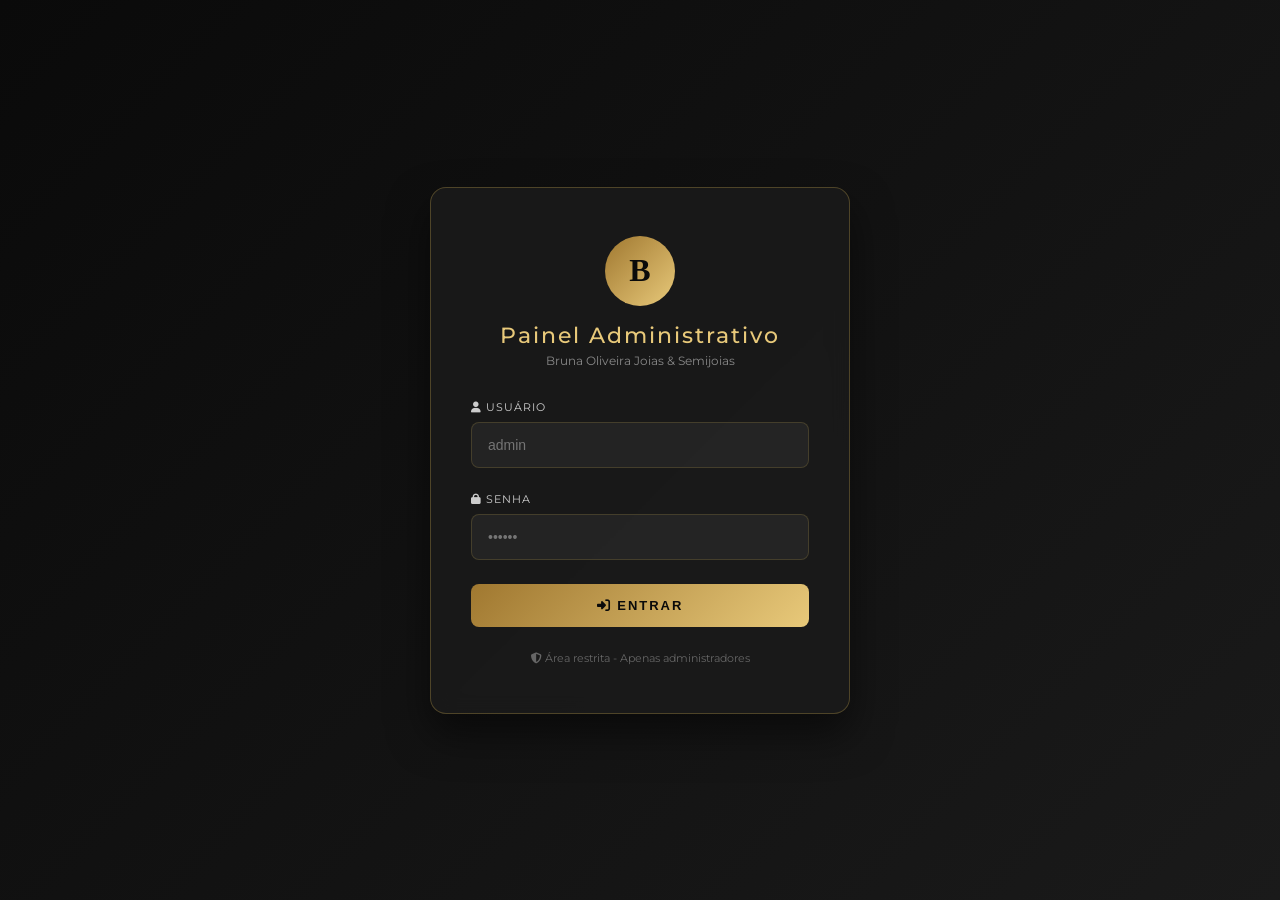
==== admin/index.html @ cb680ed1 "Add files via upload" ====
<!DOCTYPE html>
<html lang="pt-BR">
<head>
  <meta charset="UTF-8">
  <meta name="viewport" content="width=device-width, initial-scale=1.0">
  <title>Admin Login - Bruna Oliveira Joias</title>
  <link href="https://fonts.googleapis.com/css2?family=Montserrat:wght@300;400;500;600;700&display=swap" rel="stylesheet">
  <link rel="stylesheet" href="https://cdnjs.cloudflare.com/ajax/libs/font-awesome/6.5.0/css/all.min.css">
  <style>
    * { margin: 0; padding: 0; box-sizing: border-box; }
    body {
      font-family: 'Montserrat', sans-serif;
      background: linear-gradient(135deg, #0A0A0A 0%, #1A1A1A 100%);
      min-height: 100vh;
      display: flex;
      align-items: center;
      justify-content: center;
    }
    .login-container {
      background: rgba(26,26,26,0.95);
      backdrop-filter: blur(10px);
      padding: 48px 40px;
      border-radius: 16px;
      border: 1px solid rgba(201,168,76,0.3);
      width: 100%;
      max-width: 420px;
      box-shadow: 0 20px 40px rgba(0,0,0,0.5);
    }
    .logo {
      text-align: center;
      margin-bottom: 32px;
    }
    .logo-icon {
      width: 70px;
      height: 70px;
      background: linear-gradient(135deg, #A07830, #E8C97A);
      border-radius: 50%;
      display: flex;
      align-items: center;
      justify-content: center;
      margin: 0 auto 16px;
      font-size: 32px;
      font-weight: 700;
      color: #0A0A0A;
      font-family: 'Cormorant Garamond', serif;
    }
    .logo h1 {
      color: #E8C97A;
      font-size: 22px;
      font-weight: 500;
      letter-spacing: 2px;
    }
    .logo p {
      color: #888;
      font-size: 12px;
      margin-top: 4px;
    }
    .input-group {
      margin-bottom: 24px;
    }
    .input-group label {
      display: block;
      color: #CCCCCC;
      font-size: 11px;
      letter-spacing: 1px;
      text-transform: uppercase;
      margin-bottom: 8px;
    }
    .input-group input {
      width: 100%;
      padding: 14px 16px;
      background: rgba(255,255,255,0.05);
      border: 1px solid rgba(201,168,76,0.2);
      border-radius: 8px;
      color: white;
      font-size: 14px;
      transition: all 0.3s;
    }
    .input-group input:focus {
      outline: none;
      border-color: #C9A84C;
      background: rgba(255,255,255,0.08);
    }
    .btn-login {
      width: 100%;
      padding: 14px;
      background: linear-gradient(135deg, #A07830, #E8C97A);
      border: none;
      border-radius: 8px;
      color: #0A0A0A;
      font-weight: 700;
      font-size: 13px;
      letter-spacing: 2px;
      text-transform: uppercase;
      cursor: pointer;
      transition: transform 0.2s, box-shadow 0.2s;
    }
    .btn-login:hover {
      transform: translateY(-2px);
      box-shadow: 0 8px 25px rgba(201,168,76,0.3);
    }
    .error-msg {
      background: rgba(220,53,69,0.15);
      border: 1px solid rgba(220,53,69,0.5);
      color: #ff6b6b;
      padding: 12px;
      border-radius: 8px;
      font-size: 12px;
      margin-bottom: 20px;
      text-align: center;
      display: none;
    }
    .info {
      text-align: center;
      margin-top: 24px;
      font-size: 11px;
      color: #666;
    }
  </style>
</head>
<body>
<div class="login-container">
  <div class="logo">
    <div class="logo-icon">B</div>
    <h1>Painel Administrativo</h1>
    <p>Bruna Oliveira Joias & Semijoias</p>
  </div>
  <div id="errorMsg" class="error-msg"></div>
  <form id="loginForm">
    <div class="input-group">
      <label><i class="fas fa-user"></i> Usuário</label>
      <input type="text" id="username" placeholder="admin" autocomplete="off">
    </div>
    <div class="input-group">
      <label><i class="fas fa-lock"></i> Senha</label>
      <input type="password" id="password" placeholder="••••••">
    </div>
    <button type="submit" class="btn-login"><i class="fas fa-sign-in-alt"></i> Entrar</button>
  </form>
  <div class="info">
    <i class="fas fa-shield-alt"></i> Área restrita - Apenas administradores
  </div>
</div>

<script>
  // Credenciais padrão (em produção, isso deve ser backend/banco)
  const ADMIN_USER = "admin";
  const ADMIN_PASS = "bruna123";
  
  document.getElementById('loginForm').addEventListener('submit', function(e) {
    e.preventDefault();
    const username = document.getElementById('username').value.trim();
    const password = document.getElementById('password').value;
    const errorDiv = document.getElementById('errorMsg');
    
    if (username === ADMIN_USER && password === ADMIN_PASS) {
      // Salva sessão simulada
      sessionStorage.setItem('admin_logged', 'true');
      window.location.href = 'dashboard.html';
    } else {
      errorDiv.style.display = 'block';
      errorDiv.innerHTML = '<i class="fas fa-exclamation-triangle"></i> Usuário ou senha incorretos.';
      setTimeout(() => { errorDiv.style.display = 'none'; }, 3000);
    }
  });
</script>
</body>
</html>
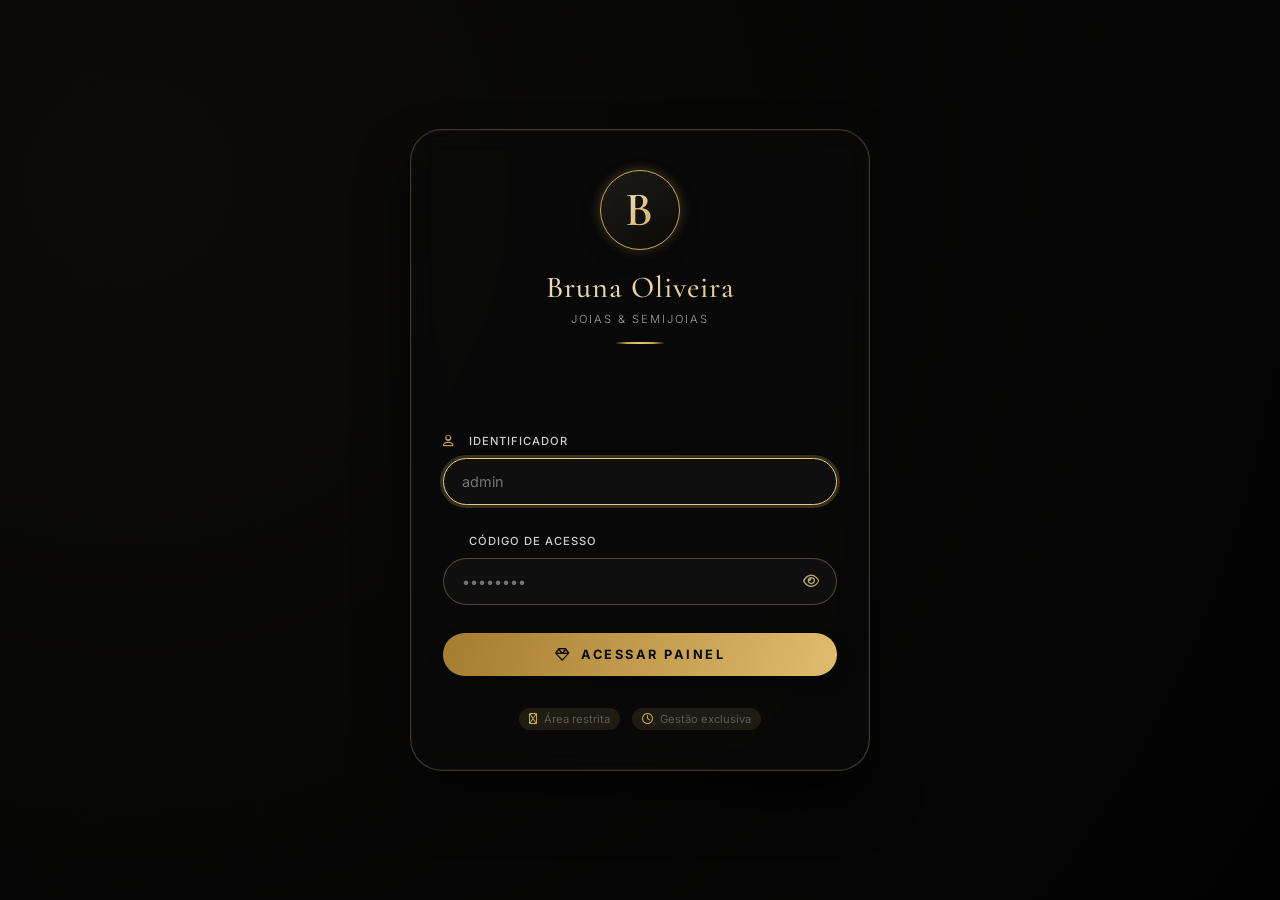
==== commit baf98bec: "Update index.html" ====
--- a/admin/index.html
+++ b/admin/index.html
@@ -2,167 +2,471 @@
 <html lang="pt-BR">
 <head>
   <meta charset="UTF-8">
-  <meta name="viewport" content="width=device-width, initial-scale=1.0">
-  <title>Admin Login - Bruna Oliveira Joias</title>
-  <link href="https://fonts.googleapis.com/css2?family=Montserrat:wght@300;400;500;600;700&display=swap" rel="stylesheet">
+  <meta name="viewport" content="width=device-width, initial-scale=1.0, user-scalable=no">
+  <title>Admin Login · Bruna Oliveira Joias</title>
+  <link href="https://fonts.googleapis.com/css2?family=Inter:opsz,wght@14..32,300;14..32,400;14..32,500;14..32,600;14..32,700&family=Cormorant+Garamond:ital,wght@0,400;0,500;1,400&display=swap" rel="stylesheet">
   <link rel="stylesheet" href="https://cdnjs.cloudflare.com/ajax/libs/font-awesome/6.5.0/css/all.min.css">
   <style>
-    * { margin: 0; padding: 0; box-sizing: border-box; }
+    * {
+      margin: 0;
+      padding: 0;
+      box-sizing: border-box;
+    }
+
     body {
-      font-family: 'Montserrat', sans-serif;
-      background: linear-gradient(135deg, #0A0A0A 0%, #1A1A1A 100%);
+      font-family: 'Inter', sans-serif;
       min-height: 100vh;
+      background: radial-gradient(circle at 10% 20%, #0c0b0a 0%, #020202 100%);
       display: flex;
       align-items: center;
       justify-content: center;
-    }
-    .login-container {
-      background: rgba(26,26,26,0.95);
-      backdrop-filter: blur(10px);
-      padding: 48px 40px;
-      border-radius: 16px;
-      border: 1px solid rgba(201,168,76,0.3);
+      position: relative;
+      overflow-x: hidden;
+    }
+
+    /* ornamento decorativo sutil */
+    body::before {
+      content: "";
+      position: absolute;
       width: 100%;
-      max-width: 420px;
-      box-shadow: 0 20px 40px rgba(0,0,0,0.5);
-    }
-    .logo {
+      height: 100%;
+      background-image: url('data:image/svg+xml;utf8,<svg xmlns="http://www.w3.org/2000/svg" viewBox="0 0 800 800" opacity="0.1"><path fill="none" stroke="%23c9a84c" stroke-width="0.5" d="M400 100 L500 200 L600 150 L650 250 L750 220 L700 350 L800 400 L700 450 L750 580 L650 550 L600 650 L500 600 L400 700 L300 600 L200 650 L150 550 L50 580 L100 450 L0 400 L100 350 L50 250 L150 220 L200 150 L300 200 Z"/><circle cx="400" cy="400" r="60" stroke="%23e8c97a" fill="none" stroke-width="1"/><circle cx="400" cy="400" r="90" stroke="%23c9a84c" fill="none" stroke-width="0.5"/></svg>');
+      background-repeat: repeat;
+      background-size: 180px;
+      opacity: 0.15;
+      pointer-events: none;
+    }
+
+    /* partículas douradas (CSS only) */
+    .glow-particle {
+      position: fixed;
+      width: 2px;
+      height: 2px;
+      background: #e8c97a;
+      border-radius: 50%;
+      opacity: 0;
+      animation: floatGlow 8s infinite ease-in-out;
+      pointer-events: none;
+      z-index: 0;
+    }
+
+    @keyframes floatGlow {
+      0% { opacity: 0; transform: translateY(0) translateX(0) scale(1); }
+      20% { opacity: 0.4; }
+      80% { opacity: 0.2; }
+      100% { opacity: 0; transform: translateY(-120px) translateX(40px) scale(0.8); }
+    }
+
+    .login-wrapper {
+      width: 100%;
+      max-width: 460px;
+      margin: 2rem;
+      position: relative;
+      z-index: 2;
+    }
+
+    .login-card {
+      background: rgba(10, 10, 10, 0.65);
+      backdrop-filter: blur(14px);
+      border-radius: 2rem;
+      border: 1px solid rgba(232, 201, 122, 0.25);
+      padding: 2.5rem 2rem;
+      box-shadow: 0 30px 50px rgba(0, 0, 0, 0.6), 0 0 0 0.5px rgba(232, 201, 122, 0.1) inset;
+      transition: transform 0.3s ease, border-color 0.2s;
+    }
+
+    .login-card:hover {
+      border-color: rgba(232, 201, 122, 0.5);
+      box-shadow: 0 35px 55px rgba(0, 0, 0, 0.7);
+    }
+
+    /* monograma / logo refinado */
+    .logo-area {
       text-align: center;
-      margin-bottom: 32px;
-    }
-    .logo-icon {
-      width: 70px;
-      height: 70px;
-      background: linear-gradient(135deg, #A07830, #E8C97A);
+      margin-bottom: 2rem;
+    }
+
+    .gem-badge {
+      width: 80px;
+      height: 80px;
+      background: linear-gradient(145deg, #1e1b16, #0a0a0a);
       border-radius: 50%;
       display: flex;
       align-items: center;
       justify-content: center;
-      margin: 0 auto 16px;
-      font-size: 32px;
-      font-weight: 700;
-      color: #0A0A0A;
+      margin: 0 auto 1.2rem;
+      border: 1px solid #c9a84c;
+      box-shadow: 0 8px 20px rgba(0, 0, 0, 0.3), 0 0 12px rgba(232, 201, 122, 0.3);
+      transition: all 0.25s;
+    }
+
+    .gem-badge span {
       font-family: 'Cormorant Garamond', serif;
-    }
-    .logo h1 {
-      color: #E8C97A;
-      font-size: 22px;
+      font-weight: 600;
+      font-size: 3rem;
+      background: linear-gradient(135deg, #f3e7c9, #c9a84c);
+      -webkit-background-clip: text;
+      background-clip: text;
+      color: transparent;
+      letter-spacing: 2px;
+    }
+
+    .logo-area h1 {
+      font-family: 'Cormorant Garamond', serif;
       font-weight: 500;
+      font-size: 1.9rem;
+      letter-spacing: 1px;
+      background: linear-gradient(135deg, #f5e7c8, #dbbf7a);
+      -webkit-background-clip: text;
+      background-clip: text;
+      color: transparent;
+      margin-bottom: 0.25rem;
+    }
+
+    .logo-area p {
+      color: #a0a0a0;
+      font-size: 0.7rem;
       letter-spacing: 2px;
-    }
-    .logo p {
-      color: #888;
-      font-size: 12px;
-      margin-top: 4px;
-    }
-    .input-group {
-      margin-bottom: 24px;
-    }
-    .input-group label {
-      display: block;
-      color: #CCCCCC;
-      font-size: 11px;
+      text-transform: uppercase;
+      font-weight: 300;
+      margin-top: 6px;
+    }
+
+    .divider {
+      width: 50px;
+      height: 2px;
+      background: linear-gradient(90deg, transparent, #c9a84c, #e8c97a, #c9a84c, transparent);
+      margin: 1rem auto 1.5rem;
+    }
+
+    /* campos de input elegantes */
+    .input-field {
+      margin-bottom: 1.8rem;
+    }
+
+    .input-field label {
+      display: flex;
+      align-items: center;
+      gap: 8px;
+      color: #cfcfcf;
+      font-size: 0.7rem;
+      font-weight: 500;
       letter-spacing: 1px;
       text-transform: uppercase;
-      margin-bottom: 8px;
-    }
-    .input-group input {
+      margin-bottom: 10px;
+    }
+
+    .input-field label i {
+      color: #c9a84c;
+      font-size: 0.75rem;
+      width: 18px;
+    }
+
+    .input-wrapper {
+      position: relative;
+      display: flex;
+      align-items: center;
+    }
+
+    .input-wrapper input {
       width: 100%;
-      padding: 14px 16px;
-      background: rgba(255,255,255,0.05);
-      border: 1px solid rgba(201,168,76,0.2);
-      border-radius: 8px;
-      color: white;
-      font-size: 14px;
-      transition: all 0.3s;
-    }
-    .input-group input:focus {
+      background: rgba(20, 20, 20, 0.7);
+      border: 1px solid rgba(232, 201, 122, 0.3);
+      border-radius: 60px;
+      padding: 14px 18px;
+      font-size: 0.9rem;
+      font-weight: 400;
+      color: #f0f0f0;
+      transition: all 0.25s ease;
+      font-family: 'Inter', monospace;
+    }
+
+    .input-wrapper input:focus {
       outline: none;
-      border-color: #C9A84C;
-      background: rgba(255,255,255,0.08);
-    }
-    .btn-login {
+      border-color: #e8c97a;
+      background: #0f0f0f;
+      box-shadow: 0 0 0 3px rgba(232, 201, 122, 0.2);
+    }
+
+    .toggle-password {
+      position: absolute;
+      right: 18px;
+      background: none;
+      border: none;
+      color: #b9a36b;
+      cursor: pointer;
+      font-size: 0.9rem;
+      transition: color 0.2s;
+    }
+
+    .toggle-password:hover {
+      color: #e8c97a;
+    }
+
+    /* botão principal com brilho */
+    .btn-gold {
       width: 100%;
-      padding: 14px;
-      background: linear-gradient(135deg, #A07830, #E8C97A);
+      background: linear-gradient(105deg, #a67c2e, #e0bc6e);
       border: none;
-      border-radius: 8px;
-      color: #0A0A0A;
+      border-radius: 60px;
+      padding: 14px 0;
       font-weight: 700;
-      font-size: 13px;
-      letter-spacing: 2px;
+      font-size: 0.8rem;
+      letter-spacing: 2.5px;
       text-transform: uppercase;
+      color: #0a0a0a;
+      font-family: 'Inter', sans-serif;
       cursor: pointer;
-      transition: transform 0.2s, box-shadow 0.2s;
-    }
-    .btn-login:hover {
+      transition: all 0.3s cubic-bezier(0.2, 0.9, 0.4, 1.1);
+      display: flex;
+      align-items: center;
+      justify-content: center;
+      gap: 10px;
+      margin-top: 0.5rem;
+      box-shadow: 0 6px 14px rgba(0, 0, 0, 0.3);
+    }
+
+    .btn-gold i {
+      font-size: 0.9rem;
+      transition: transform 0.2s;
+    }
+
+    .btn-gold:hover {
       transform: translateY(-2px);
-      box-shadow: 0 8px 25px rgba(201,168,76,0.3);
-    }
-    .error-msg {
-      background: rgba(220,53,69,0.15);
-      border: 1px solid rgba(220,53,69,0.5);
-      color: #ff6b6b;
-      padding: 12px;
-      border-radius: 8px;
-      font-size: 12px;
-      margin-bottom: 20px;
+      background: linear-gradient(105deg, #b88931, #efcd82);
+      box-shadow: 0 12px 25px rgba(232, 201, 122, 0.3);
+      letter-spacing: 3px;
+    }
+
+    .btn-gold:active {
+      transform: translateY(1px);
+    }
+
+    /* mensagem de erro refinada */
+    .error-toast {
+      background: rgba(30, 15, 15, 0.9);
+      backdrop-filter: blur(8px);
+      border-left: 3px solid #df4759;
+      border-radius: 60px;
+      padding: 12px 18px;
+      margin-bottom: 1.5rem;
+      display: flex;
+      align-items: center;
+      gap: 12px;
+      color: #ffb7b7;
+      font-size: 0.75rem;
+      font-weight: 500;
+      animation: fadeSlide 0.3s ease forwards;
+    }
+
+    .error-toast i {
+      font-size: 1rem;
+      color: #df4759;
+    }
+
+    @keyframes fadeSlide {
+      from {
+        opacity: 0;
+        transform: translateY(-8px);
+      }
+      to {
+        opacity: 1;
+        transform: translateY(0);
+      }
+    }
+
+    /* footer discreto */
+    .login-footer {
       text-align: center;
-      display: none;
-    }
-    .info {
-      text-align: center;
-      margin-top: 24px;
-      font-size: 11px;
-      color: #666;
+      margin-top: 2rem;
+      font-size: 0.7rem;
+      color: #5a5a5a;
+      display: flex;
+      align-items: center;
+      justify-content: center;
+      gap: 12px;
+      flex-wrap: wrap;
+    }
+
+    .login-footer span {
+      background: rgba(232, 201, 122, 0.1);
+      padding: 4px 10px;
+      border-radius: 40px;
+      font-weight: 400;
+    }
+
+    .login-footer i {
+      color: #c9a84c;
+      margin-right: 4px;
+    }
+
+    /* responsivo */
+    @media (max-width: 480px) {
+      .login-card {
+        padding: 2rem 1.5rem;
+      }
+      .gem-badge {
+        width: 65px;
+        height: 65px;
+      }
+      .gem-badge span {
+        font-size: 2.4rem;
+      }
+      .logo-area h1 {
+        font-size: 1.5rem;
+      }
     }
   </style>
 </head>
 <body>
-<div class="login-container">
-  <div class="logo">
-    <div class="logo-icon">B</div>
-    <h1>Painel Administrativo</h1>
-    <p>Bruna Oliveira Joias & Semijoias</p>
-  </div>
-  <div id="errorMsg" class="error-msg"></div>
-  <form id="loginForm">
-    <div class="input-group">
-      <label><i class="fas fa-user"></i> Usuário</label>
-      <input type="text" id="username" placeholder="admin" autocomplete="off">
+
+<!-- partículas geradas dinamicamente para atmosfera luxuosa -->
+<script>
+  (function addParticles() {
+    const body = document.body;
+    for (let i = 0; i < 40; i++) {
+      const particle = document.createElement('div');
+      particle.classList.add('glow-particle');
+      const size = Math.random() * 3 + 1;
+      particle.style.width = `${size}px`;
+      particle.style.height = `${size}px`;
+      particle.style.left = `${Math.random() * 100}%`;
+      particle.style.top = `${Math.random() * 100}%`;
+      particle.style.animationDelay = `${Math.random() * 12}s`;
+      particle.style.animationDuration = `${6 + Math.random() * 8}s`;
+      body.appendChild(particle);
+    }
+  })();
+</script>
+
+<div class="login-wrapper">
+  <div class="login-card">
+    <div class="logo-area">
+      <div class="gem-badge">
+        <span>B</span>
+      </div>
+      <h1>Bruna Oliveira</h1>
+      <p>Joias & Semijoias</p>
+      <div class="divider"></div>
     </div>
-    <div class="input-group">
-      <label><i class="fas fa-lock"></i> Senha</label>
-      <input type="password" id="password" placeholder="••••••">
+
+    <div id="dynamicError" style="min-height: 58px;"></div>
+
+    <form id="loginForm" novalidate>
+      <div class="input-field">
+        <label><i class="fa-regular fa-user"></i> Identificador</label>
+        <div class="input-wrapper">
+          <input type="text" id="username" placeholder="admin" autocomplete="off" spellcheck="false">
+        </div>
+      </div>
+
+      <div class="input-field">
+        <label><i class="fa-regular fa-lock-keyhole"></i> Código de acesso</label>
+        <div class="input-wrapper">
+          <input type="password" id="password" placeholder="••••••••">
+          <button type="button" class="toggle-password" id="togglePwdBtn" aria-label="Mostrar senha">
+            <i class="fa-regular fa-eye"></i>
+          </button>
+        </div>
+      </div>
+
+      <button type="submit" class="btn-gold">
+        <i class="fa-regular fa-gem"></i> Acessar painel
+      </button>
+    </form>
+
+    <div class="login-footer">
+      <span><i class="fa-regular fa-shield"></i> Área restrita</span>
+      <span><i class="fa-regular fa-clock"></i> Gestão exclusiva</span>
     </div>
-    <button type="submit" class="btn-login"><i class="fas fa-sign-in-alt"></i> Entrar</button>
-  </form>
-  <div class="info">
-    <i class="fas fa-shield-alt"></i> Área restrita - Apenas administradores
   </div>
 </div>
 
 <script>
-  // Credenciais padrão (em produção, isso deve ser backend/banco)
+  // credenciais definidas (ambiente simulado)
   const ADMIN_USER = "admin";
   const ADMIN_PASS = "bruna123";
-  
-  document.getElementById('loginForm').addEventListener('submit', function(e) {
+
+  // elementos DOM
+  const form = document.getElementById('loginForm');
+  const usernameInput = document.getElementById('username');
+  const passwordInput = document.getElementById('password');
+  const errorContainer = document.getElementById('dynamicError');
+  let errorTimeout = null;
+
+  // função para mostrar mensagem de erro com estilo moderno
+  function showError(message) {
+    if (errorTimeout) clearTimeout(errorTimeout);
+    errorContainer.innerHTML = `
+      <div class="error-toast">
+        <i class="fa-solid fa-circle-exclamation"></i>
+        <span>${message}</span>
+      </div>
+    `;
+    errorTimeout = setTimeout(() => {
+      if (errorContainer.firstChild) {
+        errorContainer.innerHTML = '';
+      }
+    }, 3200);
+  }
+
+  // limpar erro quando usuário digitar
+  function clearErrorOnInput() {
+    if (errorContainer.innerHTML !== '') {
+      errorContainer.innerHTML = '';
+      if (errorTimeout) clearTimeout(errorTimeout);
+    }
+  }
+  usernameInput.addEventListener('input', clearErrorOnInput);
+  passwordInput.addEventListener('input', clearErrorOnInput);
+
+  // alternar visibilidade da senha com ícone elegante
+  const toggleBtn = document.getElementById('togglePwdBtn');
+  toggleBtn.addEventListener('click', () => {
+    const type = passwordInput.getAttribute('type') === 'password' ? 'text' : 'password';
+    passwordInput.setAttribute('type', type);
+    const icon = toggleBtn.querySelector('i');
+    if (type === 'text') {
+      icon.classList.remove('fa-eye');
+      icon.classList.add('fa-eye-slash');
+    } else {
+      icon.classList.remove('fa-eye-slash');
+      icon.classList.add('fa-eye');
+    }
+  });
+
+  // submissão do formulário
+  form.addEventListener('submit', (e) => {
     e.preventDefault();
-    const username = document.getElementById('username').value.trim();
-    const password = document.getElementById('password').value;
-    const errorDiv = document.getElementById('errorMsg');
-    
+    const username = usernameInput.value.trim();
+    const password = passwordInput.value;
+
     if (username === ADMIN_USER && password === ADMIN_PASS) {
-      // Salva sessão simulada
+      // sessão simulada
       sessionStorage.setItem('admin_logged', 'true');
-      window.location.href = 'dashboard.html';
+      // pequena animação antes do redirecionamento (feedback visual)
+      const btn = document.querySelector('.btn-gold');
+      const originalText = btn.innerHTML;
+      btn.innerHTML = '<i class="fa-regular fa-circle-check"></i> Redirecionando...';
+      btn.disabled = true;
+      setTimeout(() => {
+        window.location.href = 'dashboard.html';
+      }, 400);
     } else {
-      errorDiv.style.display = 'block';
-      errorDiv.innerHTML = '<i class="fas fa-exclamation-triangle"></i> Usuário ou senha incorretos.';
-      setTimeout(() => { errorDiv.style.display = 'none'; }, 3000);
+      showError('Usuário ou senha incorretos. Verifique suas credenciais.');
+      // shake sutil no card para feedback
+      const card = document.querySelector('.login-card');
+      card.style.transform = 'translateX(4px)';
+      setTimeout(() => { card.style.transform = ''; }, 100);
+      setTimeout(() => { card.style.transform = 'translateX(-3px)'; }, 150);
+      setTimeout(() => { card.style.transform = ''; }, 250);
     }
   });
+
+  // pequeno detalhe: foco inicial no campo username
+  setTimeout(() => {
+    usernameInput.focus();
+  }, 100);
 </script>
 </body>
-</html>+</html>
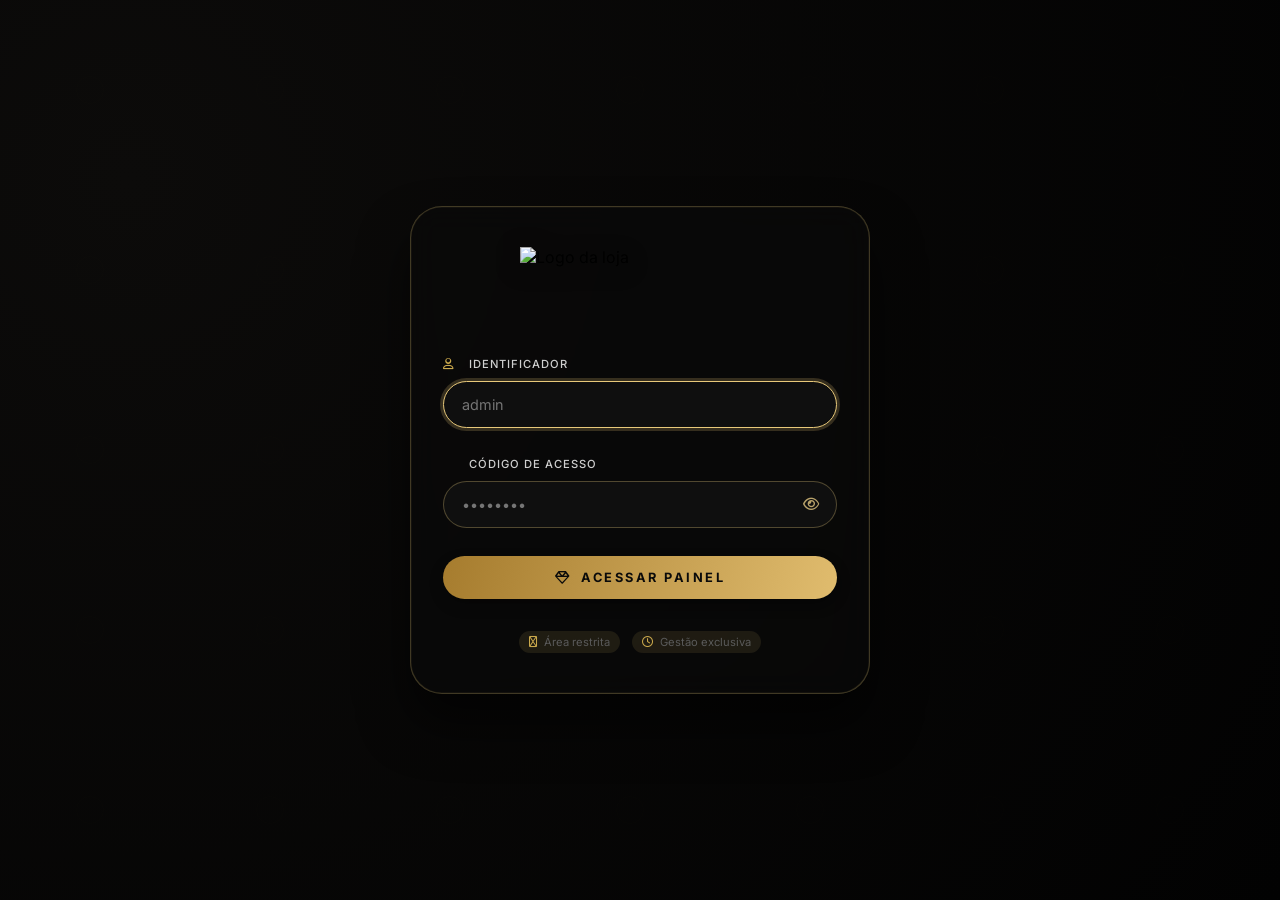
==== commit 5a9ceab5: "Update index.html" ====
--- a/admin/index.html
+++ b/admin/index.html
@@ -37,7 +37,7 @@
       pointer-events: none;
     }
 
-    /* partículas douradas (CSS only) */
+    /* partículas douradas */
     .glow-particle {
       position: fixed;
       width: 2px;
@@ -69,6 +69,7 @@
       background: rgba(10, 10, 10, 0.65);
       backdrop-filter: blur(14px);
       border-radius: 2rem;
+      /* Borda restaurada conforme solicitado */
       border: 1px solid rgba(232, 201, 122, 0.25);
       padding: 2.5rem 2rem;
       box-shadow: 0 30px 50px rgba(0, 0, 0, 0.6), 0 0 0 0.5px rgba(232, 201, 122, 0.1) inset;
@@ -80,63 +81,30 @@
       box-shadow: 0 35px 55px rgba(0, 0, 0, 0.7);
     }
 
-    /* monograma / logo refinado */
+    /* Área da logo: apenas a imagem, sem círculo e sem textos */
     .logo-area {
-      text-align: center;
-      margin-bottom: 2rem;
-    }
-
-    .gem-badge {
-      width: 80px;
-      height: 80px;
-      background: linear-gradient(145deg, #1e1b16, #0a0a0a);
-      border-radius: 50%;
-      display: flex;
-      align-items: center;
-      justify-content: center;
-      margin: 0 auto 1.2rem;
-      border: 1px solid #c9a84c;
-      box-shadow: 0 8px 20px rgba(0, 0, 0, 0.3), 0 0 12px rgba(232, 201, 122, 0.3);
-      transition: all 0.25s;
-    }
-
-    .gem-badge span {
-      font-family: 'Cormorant Garamond', serif;
-      font-weight: 600;
-      font-size: 3rem;
-      background: linear-gradient(135deg, #f3e7c9, #c9a84c);
-      -webkit-background-clip: text;
-      background-clip: text;
-      color: transparent;
-      letter-spacing: 2px;
-    }
-
-    .logo-area h1 {
-      font-family: 'Cormorant Garamond', serif;
-      font-weight: 500;
-      font-size: 1.9rem;
-      letter-spacing: 1px;
-      background: linear-gradient(135deg, #f5e7c8, #dbbf7a);
-      -webkit-background-clip: text;
-      background-clip: text;
-      color: transparent;
-      margin-bottom: 0.25rem;
-    }
-
-    .logo-area p {
-      color: #a0a0a0;
-      font-size: 0.7rem;
-      letter-spacing: 2px;
-      text-transform: uppercase;
-      font-weight: 300;
-      margin-top: 6px;
-    }
-
-    .divider {
-      width: 50px;
-      height: 2px;
-      background: linear-gradient(90deg, transparent, #c9a84c, #e8c97a, #c9a84c, transparent);
-      margin: 1rem auto 1.5rem;
+  display: flex;
+  justify-content: center;
+  align-items: center;
+  margin-bottom: 1.2rem;  /* valor reduzido de 2rem para aproximar a logo dos campos */
+}
+
+/* Opcional: se quiser garantir que o primeiro campo não tenha margem extra no topo */
+.input-field:first-of-type {
+  margin-top: 0;
+}
+
+    .logo-img {
+      max-width: 180px;
+      width: 100%;
+      height: auto;
+      display: inline-block;
+      filter: drop-shadow(0 4px 12px rgba(0, 0, 0, 0.3));
+      transition: transform 0.2s ease;
+    }
+
+    .logo-img:hover {
+      transform: scale(1.02);
     }
 
     /* campos de input elegantes */
@@ -305,22 +273,54 @@
       .login-card {
         padding: 2rem 1.5rem;
       }
-      .gem-badge {
-        width: 65px;
-        height: 65px;
+      .logo-img {
+        max-width: 140px;
       }
-      .gem-badge span {
-        font-size: 2.4rem;
-      }
-      .logo-area h1 {
-        font-size: 1.5rem;
-      }
-    }
+    }
+    .logo-img {
+  max-width: 240px;  /* antes era 180px */
+  width: 600%;
+  height: auto;
+  display: inline-block;
+  filter: drop-shadow(0 4px 12px rgba(0, 0, 0, 0.3));
+  transition: transform 0.2s ease;
+}
+
+@media (max-width: 480px) {
+  .logo-img {
+    max-width: 180px;  /* antes era 140px, aumentado também */
+  }
+}
+
+.logo-area {
+  display: flex;
+  justify-content: center;
+  align-items: center ;
+  margin-bottom: 2rem;
+}
+
+.logo-img {
+  max-width: 240px;
+  width: 100%;
+  height: auto;
+  display: block;
+  filter: drop-shadow(0 4px 12px rgba(0, 0, 0, 0.3));
+  transition: transform 0.2s ease;
+}
+
+.logo-img:hover {
+  transform: scale(1.02);
+}
+
+@media (max-width: 480px) {
+  .logo-img {
+    max-width: 180px;
+  }
+}
   </style>
 </head>
 <body>
 
-<!-- partículas geradas dinamicamente para atmosfera luxuosa -->
 <script>
   (function addParticles() {
     const body = document.body;
@@ -342,12 +342,8 @@
 <div class="login-wrapper">
   <div class="login-card">
     <div class="logo-area">
-      <div class="gem-badge">
-        <span>B</span>
-      </div>
-      <h1>Bruna Oliveira</h1>
-      <p>Joias & Semijoias</p>
-      <div class="divider"></div>
+      <!-- Somente a logo, sem círculo e sem textos -->
+      <img src="c:\Users\Usuário 3 EMTI\Documents\Romanel\img\logo.png" alt="Logo da loja" class="logo-img">
     </div>
 
     <div id="dynamicError" style="min-height: 58px;"></div>
@@ -383,18 +379,16 @@
 </div>
 
 <script>
-  // credenciais definidas (ambiente simulado)
+  // credenciais definidas
   const ADMIN_USER = "admin";
   const ADMIN_PASS = "bruna123";
 
-  // elementos DOM
   const form = document.getElementById('loginForm');
   const usernameInput = document.getElementById('username');
   const passwordInput = document.getElementById('password');
   const errorContainer = document.getElementById('dynamicError');
   let errorTimeout = null;
 
-  // função para mostrar mensagem de erro com estilo moderno
   function showError(message) {
     if (errorTimeout) clearTimeout(errorTimeout);
     errorContainer.innerHTML = `
@@ -410,7 +404,6 @@
     }, 3200);
   }
 
-  // limpar erro quando usuário digitar
   function clearErrorOnInput() {
     if (errorContainer.innerHTML !== '') {
       errorContainer.innerHTML = '';
@@ -420,7 +413,6 @@
   usernameInput.addEventListener('input', clearErrorOnInput);
   passwordInput.addEventListener('input', clearErrorOnInput);
 
-  // alternar visibilidade da senha com ícone elegante
   const toggleBtn = document.getElementById('togglePwdBtn');
   toggleBtn.addEventListener('click', () => {
     const type = passwordInput.getAttribute('type') === 'password' ? 'text' : 'password';
@@ -435,18 +427,14 @@
     }
   });
 
-  // submissão do formulário
   form.addEventListener('submit', (e) => {
     e.preventDefault();
     const username = usernameInput.value.trim();
     const password = passwordInput.value;
 
     if (username === ADMIN_USER && password === ADMIN_PASS) {
-      // sessão simulada
       sessionStorage.setItem('admin_logged', 'true');
-      // pequena animação antes do redirecionamento (feedback visual)
       const btn = document.querySelector('.btn-gold');
-      const originalText = btn.innerHTML;
       btn.innerHTML = '<i class="fa-regular fa-circle-check"></i> Redirecionando...';
       btn.disabled = true;
       setTimeout(() => {
@@ -454,7 +442,6 @@
       }, 400);
     } else {
       showError('Usuário ou senha incorretos. Verifique suas credenciais.');
-      // shake sutil no card para feedback
       const card = document.querySelector('.login-card');
       card.style.transform = 'translateX(4px)';
       setTimeout(() => { card.style.transform = ''; }, 100);
@@ -463,7 +450,6 @@
     }
   });
 
-  // pequeno detalhe: foco inicial no campo username
   setTimeout(() => {
     usernameInput.focus();
   }, 100);
